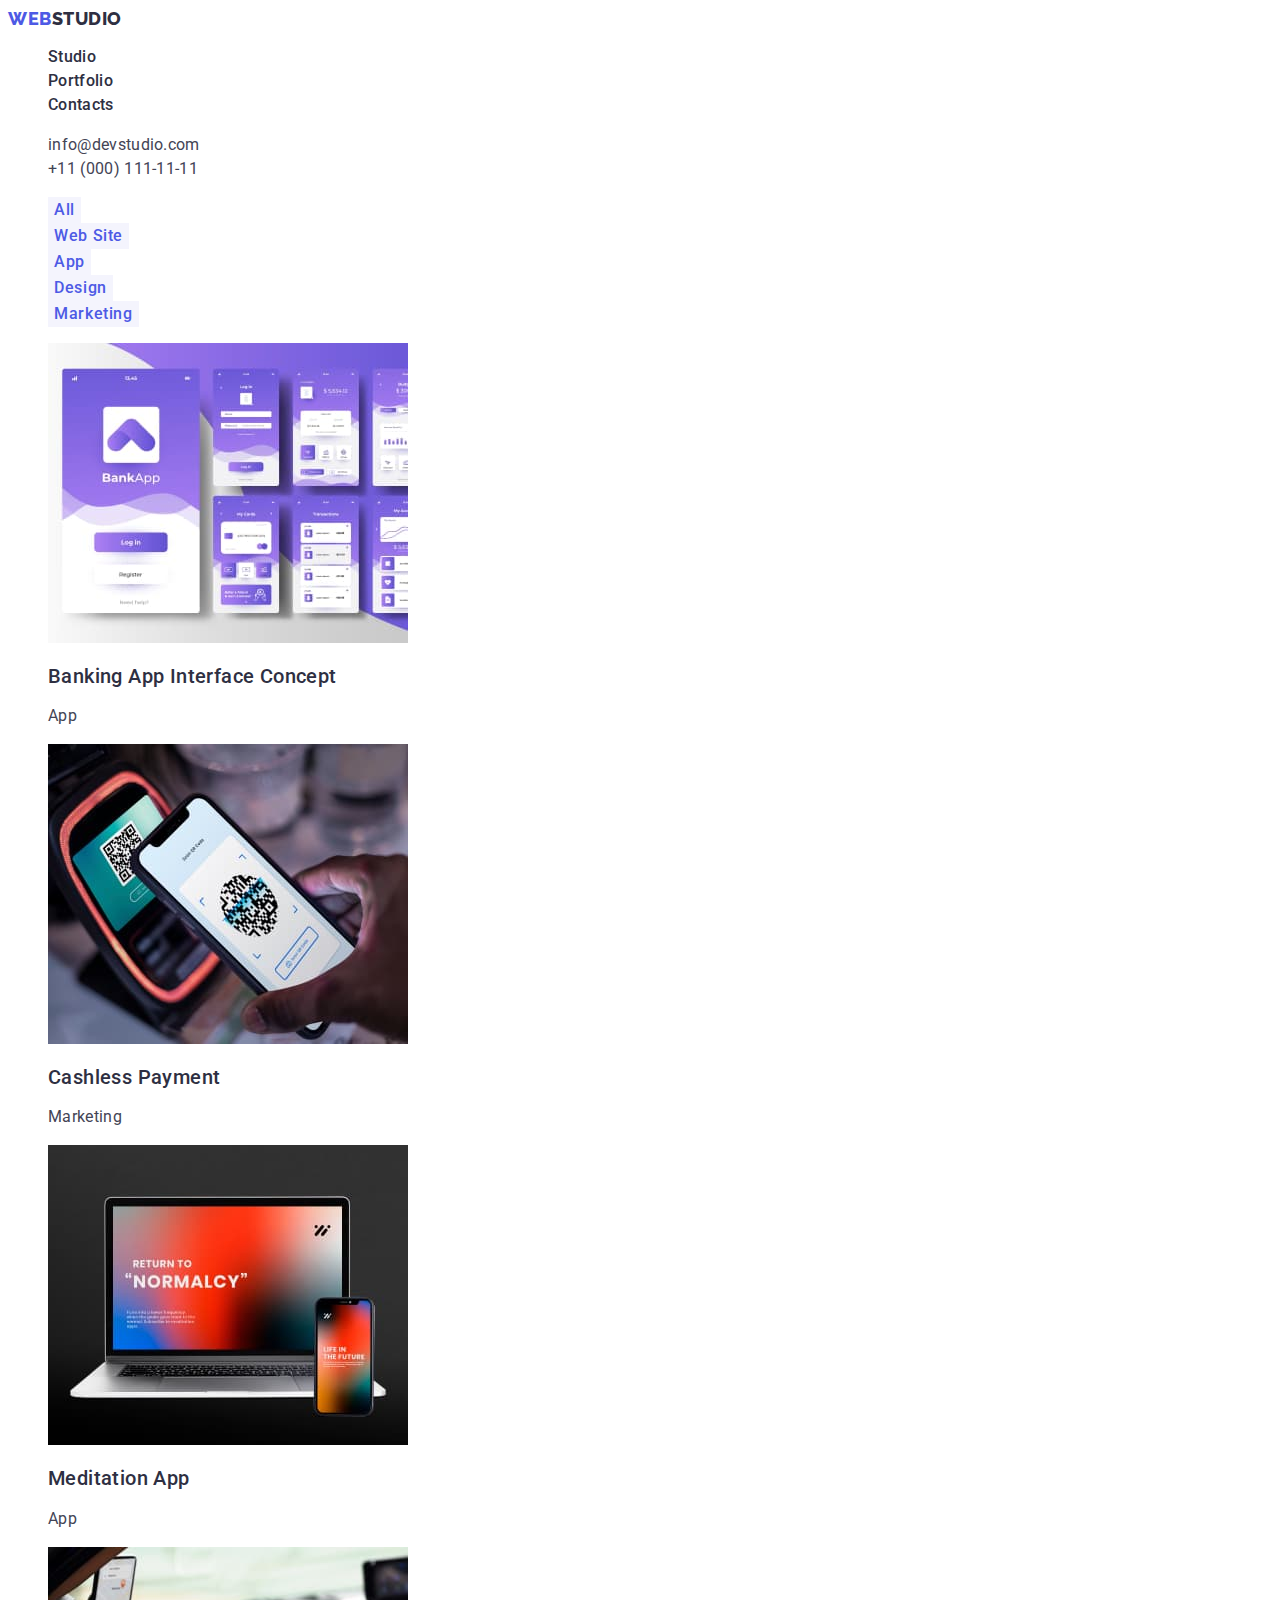
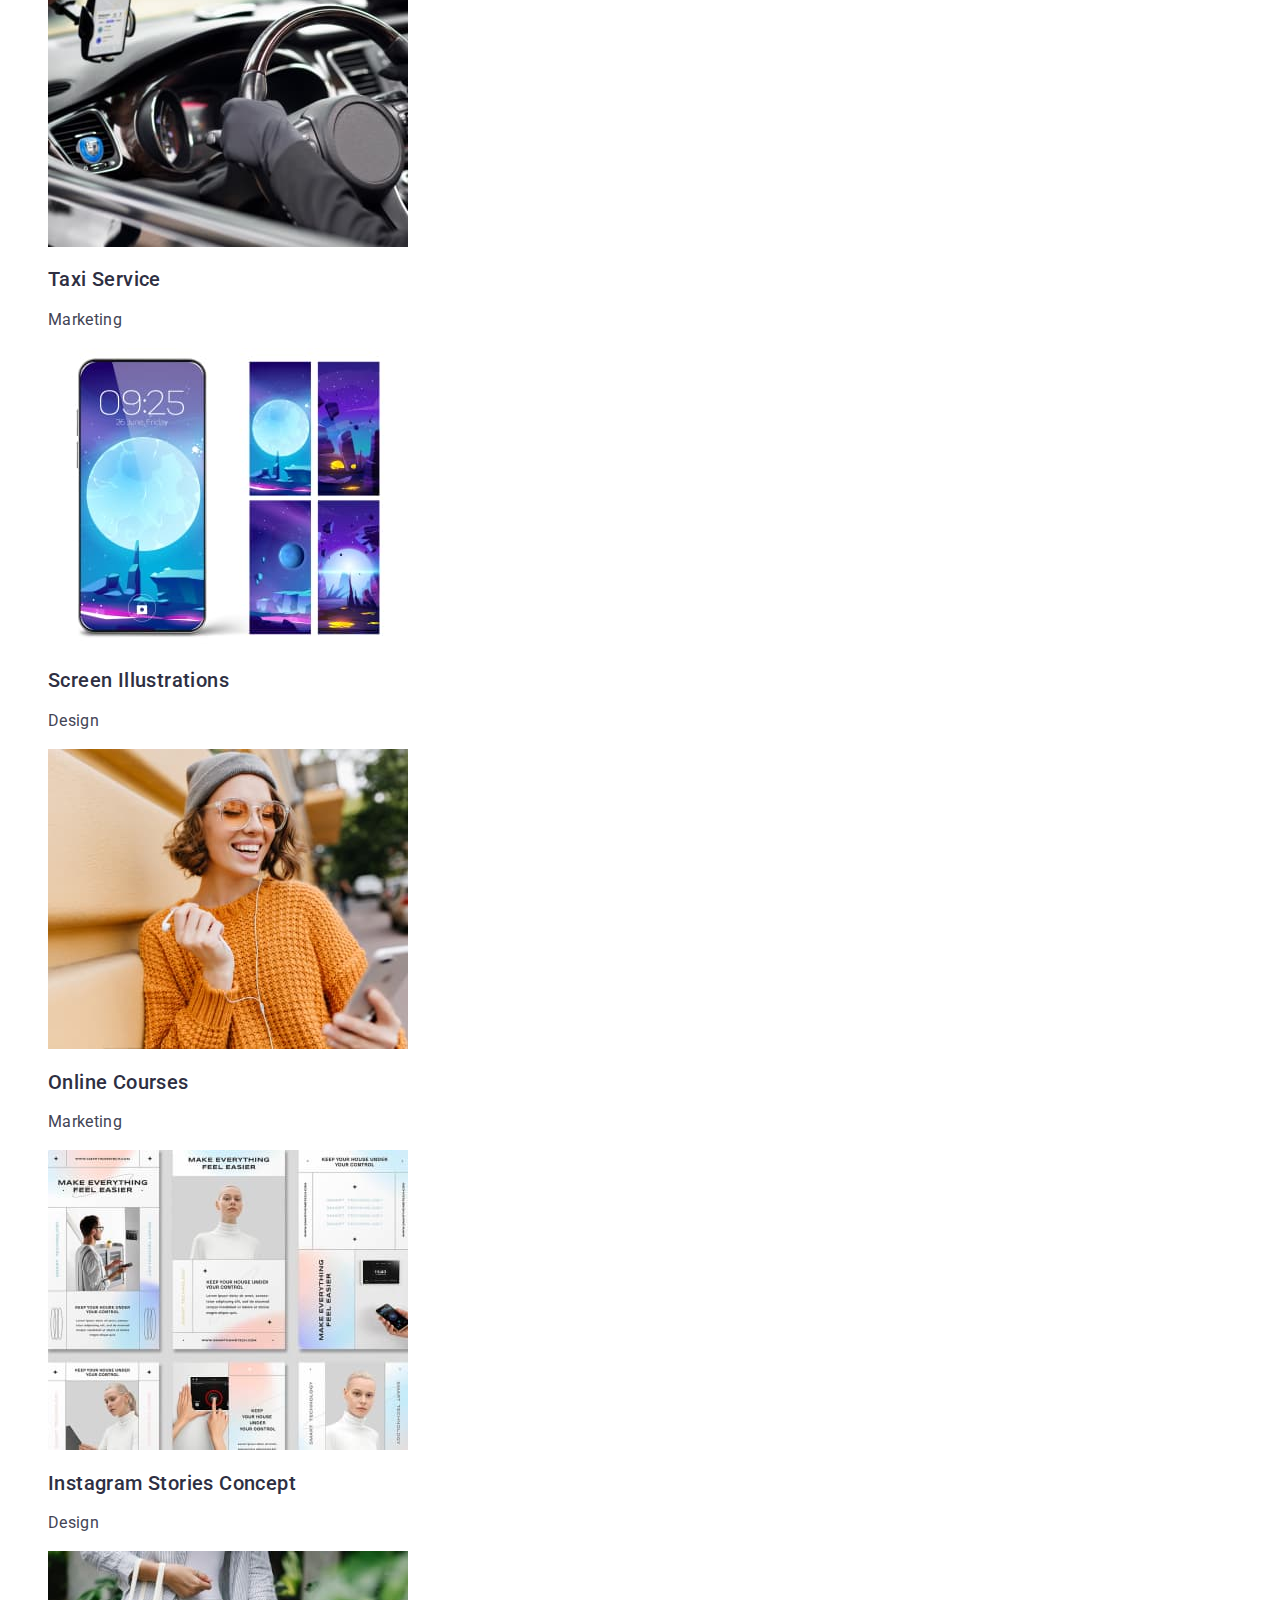
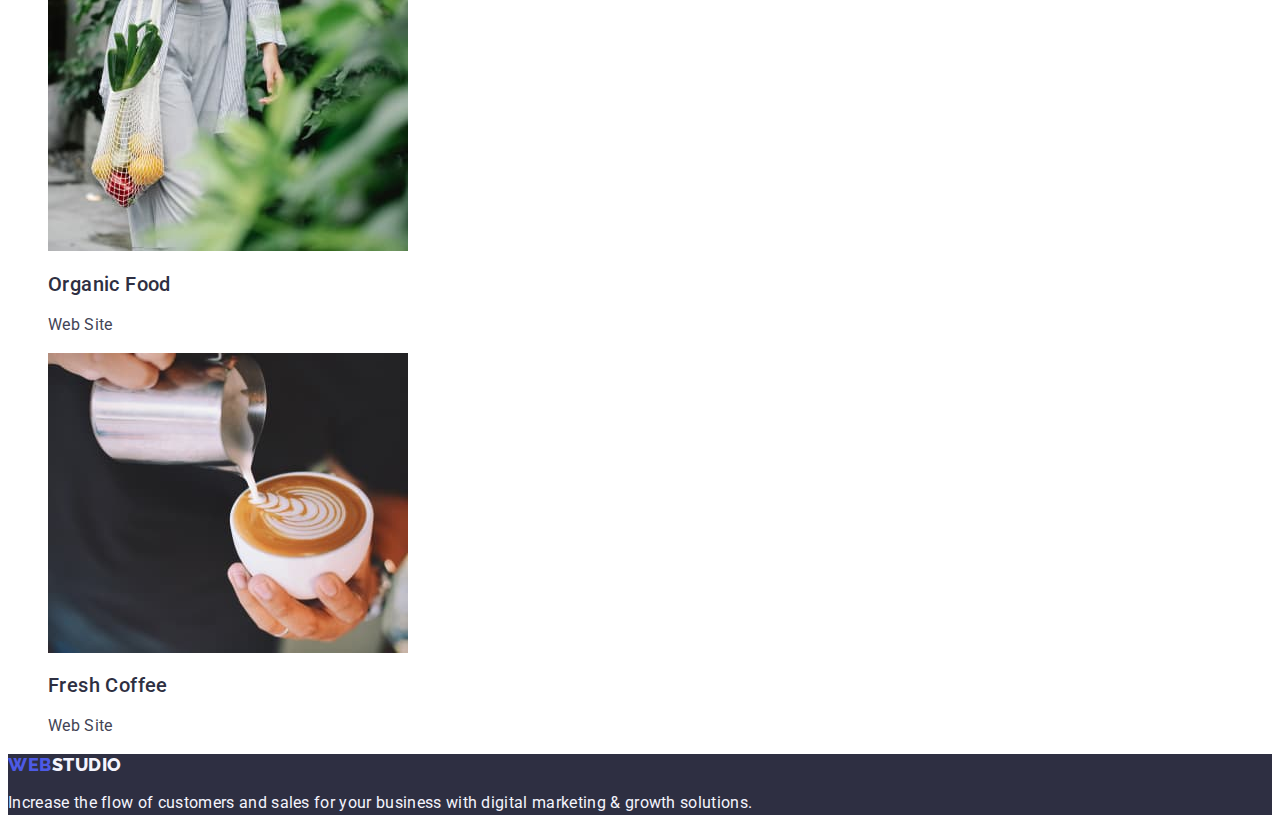
==== portfolio.html @ 6fe13c5f "Initial commit" ====
<!DOCTYPE html>
<html lang="en">
  <head>
    <meta charset="UTF-8" />
    <meta name="viewport" content="width=device-width, initial-scale=1.0" />
    <title>WEBSTUDIO</title>
    <link rel="preconnect" href="https://fonts.googleapis.com" />
    <link rel="preconnect" href="https://fonts.gstatic.com" crossorigin />
    <link
      href="https://fonts.googleapis.com/css2?family=Raleway:wght@800&family=Roboto:wght@400;500;700;900&display=swap"
      rel="stylesheet"
    />
    <link rel="stylesheet" href="./css/styles.css" />
  </head>
  <body>
    <header class="page-header">
      <nav class="page-header-nav">
        <a href="./index.html" class="page-logo link"
          >Web<span class="page-logo-colored">Studio</span></a
        >
        <ul class="page-header-list list">
          <li class="page-header-item">
            <a href="./index.html" class="page-header-link link">Studio</a>
          </li>
          <li class="page-header-item">
            <a href="./portfolio.html" class="page-header-link link"
              >Portfolio</a
            >
          </li>
          <li class="page-header-item">
            <a href="" class="page-header-link link">Contacts</a>
          </li>
        </ul>
      </nav>

      <address class="page-header-contacts">
        <ul class="page-header-contacts-list list">
          <li class="page-header-contact-item">
            <a href="mailto:info@devstudio.com" class="page-header-contact link"
              >info@devstudio.com</a
            >
          </li>
          <li class="page-header-contact-item">
            <a href="tel:+110001111111" class="page-header-contact link"
              >+11 (000) 111-11-11</a
            >
          </li>
        </ul>
      </address>
    </header>

    <main>
      <!-- PROJECTS -->
      <section class="filter">
        <!-- FILTERS -->
        <h1 hidden class="filter-title">Filter</h1>
        <ul class="filter-list list">
          <li class="filter-item">
            <button class="filter-btn" type="button">All</button>
          </li>
          <li class="filter-item">
            <button class="filter-btn" type="button">Web Site</button>
          </li>
          <li class="filter-item">
            <button class="filter-btn" type="button">App</button>
          </li>
          <li class="filter-item">
            <button class="filter-btn" type="button">Design</button>
          </li>
          <li class="filter-item">
            <button class="filter-btn" type="button">Marketing</button>
          </li>
        </ul>

        <ul class="projects-list list">
          <li class="projects-item">
            <a class="projects-link link" href=""
              ><img
                src="./images/pojects/bank-app.jpg"
                alt="Banking App"
                width="360"
                height="300"
              />
              <h2 class="projects-title">Banking App Interface Concept</h2>
              <p class="projects-tag">App</p>
            </a>
          </li>

          <li class="projects-item">
            <a class="projects-link link" href=""
              ><img
                src="./images/pojects/cashless-payment.jpg"
                alt="Cashless Payment"
                width="360"
                height="300"
              />
              <h2 class="projects-title">Cashless Payment</h2>
              <p class="projects-tag">Marketing</p>
            </a>
          </li>

          <li class="projects-item">
            <a class="projects-link link" href=""
              ><img
                src="./images/pojects/meditation-app.jpg"
                alt="Meditation App"
                width="360"
                height="300"
              />
              <h2 class="projects-title">Meditation App</h2>
              <p class="projects-tag">App</p>
            </a>
          </li>

          <li class="projects-item">
            <a class="projects-link link" href=""
              ><img
                src="./images/pojects/taxi-service.jpg"
                alt="Taxi Service"
                width="360"
                height="300"
              />
              <h2 class="projects-title">Taxi Service</h2>
              <p class="projects-tag">Marketing</p>
            </a>
          </li>

          <li class="projects-item">
            <a class="projects-link link" href=""
              ><img
                src="./images/pojects/screen-illustrator.jpg"
                alt="Screen Illustrations"
                width="360"
                height="300"
              />
              <h2 class="projects-title">Screen Illustrations</h2>
              <p class="projects-tag">Design</p>
            </a>
          </li>

          <li class="projects-item">
            <a class="projects-link link" href=""
              ><img
                src="./images/pojects/online-courses.jpg"
                alt="Online Courses"
                width="360"
                height="300"
              />
              <h2 class="projects-title">Online Courses</h2>
              <p class="projects-tag">Marketing</p>
            </a>
          </li>

          <li class="projects-item">
            <a class="projects-link link" href=""
              ><img
                src="./images/pojects/instagram-stories.jpg"
                alt="Instagram Stories Concept"
                width="360"
                height="300"
              />
              <h2 class="projects-title">Instagram Stories Concept</h2>
              <p class="projects-tag">Design</p>
            </a>
          </li>

          <li class="projects-item">
            <a class="projects-link link" href=""
              ><img
                src="./images/pojects/oganic-food.jpg"
                alt="Organic Food"
                width="360"
                height="300"
              />
              <h2 class="projects-title">Organic Food</h2>
              <p class="projects-tag">Web Site</p>
            </a>
          </li>

          <li class="projects-item">
            <a class="projects-link link" href=""
              ><img
                src="./images/pojects/fresh-coffee.jpg"
                alt="Fresh Coffee"
                width="360"
                height="300"
              />
              <h2 class="projects-title">Fresh Coffee</h2>
              <p class="projects-tag">Web Site</p>
            </a>
          </li>
        </ul>
      </section>
    </main>

    <footer class="footer">
      <a class="page-logo footer-logo link" href="./index.html"
        >Web<span class="page-logo-footer">Studio</span></a
      >
      <p class="footer-text">
        Increase the flow of customers and sales for your business with digital
        marketing &amp; growth solutions.
      </p>
    </footer>
  </body>
</html>
---- css/styles.css ----
:root {
  --iris: #4d5ae5;
  --ocean: #404bbf;
  --navyblue: #2e2f42;
  --success: #31d0aa;
  --slate: #434455;
  --subtitle-color: #8e8f99;
  --accent: #e7e9fc;
  --cloud: #f4f4fd;
  --white: #ffffff;
  --background-modal: #fcfcfc;
}

body {
  font-family: "Roboto", sans-serif;
  color: var(--slate);
  background-color: var(--white);
}

button {
  cursor: pointer;
}

.list {
  list-style: none;
}

.link {
  text-decoration: none;
  font-style: normal;
}

.link:hover,
.link:focus {
  color: var(--ocean);
}

.page-logo {
  font-family: "Raleway", sans-serif;
  font-weight: 800;
  font-size: 18px;
  line-height: 1.17;
  letter-spacing: 0.54px;
  color: var(--iris);
  text-transform: uppercase;
}

.page-logo-colored {
  color: var(--navyblue);
}

.page-header-link {
  font-size: 16px;
  font-weight: 500;
  line-height: 1.5;
  letter-spacing: 0.32px;
  color: var(--navyblue);
}

.page-header-contact {
  font-size: 16px;
  letter-spacing: 0.32px;
  line-height: 1.5;
  color: var(--state);
}

.page-header-contact:hover,
.page-header-contact:focus {
  color: var(--ocean);
}

.page-header-contacts {
  font-style: normal;
}

.hero {
  background-color: var(--navyblue);
}

.main-title {
  text-align: center;
  font-size: 56px;
  line-height: 1.07;
  letter-spacing: 1.12px;
  color: var(--white);
}

.hero-btn {
  font-family: "Roboto", sans-serif;
  font-size: 16px;
  background-color: var(--iris);
  font-weight: 500;
  line-height: 1.5;
  letter-spacing: 0.64px;
  color: var(--white);
}

.hero-btn:hover,
.hero-btn:focus {
  background: var(--ocean);
}

.section-title {
  text-align: center;
  font-size: 36px;
  line-height: 1.11;
  letter-spacing: 0.72px;
  text-transform: capitalize;
  color: var(--navyblue);
}

.benefits-title {
  font-size: 20px;
  font-weight: 500;
  line-height: 1.2;
  letter-spacing: 0.4px;
  color: var(--navyblue);
}

.benefits-text {
  font-size: 16px;
  line-height: 1.5;
  letter-spacing: 0.32px;
}

.team {
  background-color: var(--cloud);
}

.team-member {
  background-color: var(--white);
}

.team-member-name {
  font-size: 20px;
  font-weight: 500;
  line-height: 1.2;
  letter-spacing: 0.4px;
  color: var(--navyblue);
}

.team-member-position {
  font-size: 16px;
  line-height: 1.5;
  letter-spacing: 0.32px;
}

.footer {
  background-color: var(--navyblue);
}

.page-logo-footer {
  color: var(--cloud);
}

.footer-text {
  font-size: 16px;
  line-height: 1.5;
  letter-spacing: 0.32px;
  color: var(--cloud);
}

.filter-btn {
  background-color: var(--cloud);

  font-family: "Roboto", sans-serif;
  border-style: none;
  font-size: 16px;
  font-weight: 500;
  line-height: 1.5;
  letter-spacing: 0.64px;
  color: var(--iris);
}

.filter-btn:hover,
.filter-btn:focus {
  background-color: var(--ocean);
  color: var(--white);
}

.projects-title {
  font-size: 20px;
  font-weight: 500;
  line-height: 1.2;
  letter-spacing: 0.4px;
  color: var(--navyblue);
}

.projects-tag {
  font-size: 16px;
  line-height: 1.5;
  letter-spacing: 0.32px;
  color: var(--slate);
}
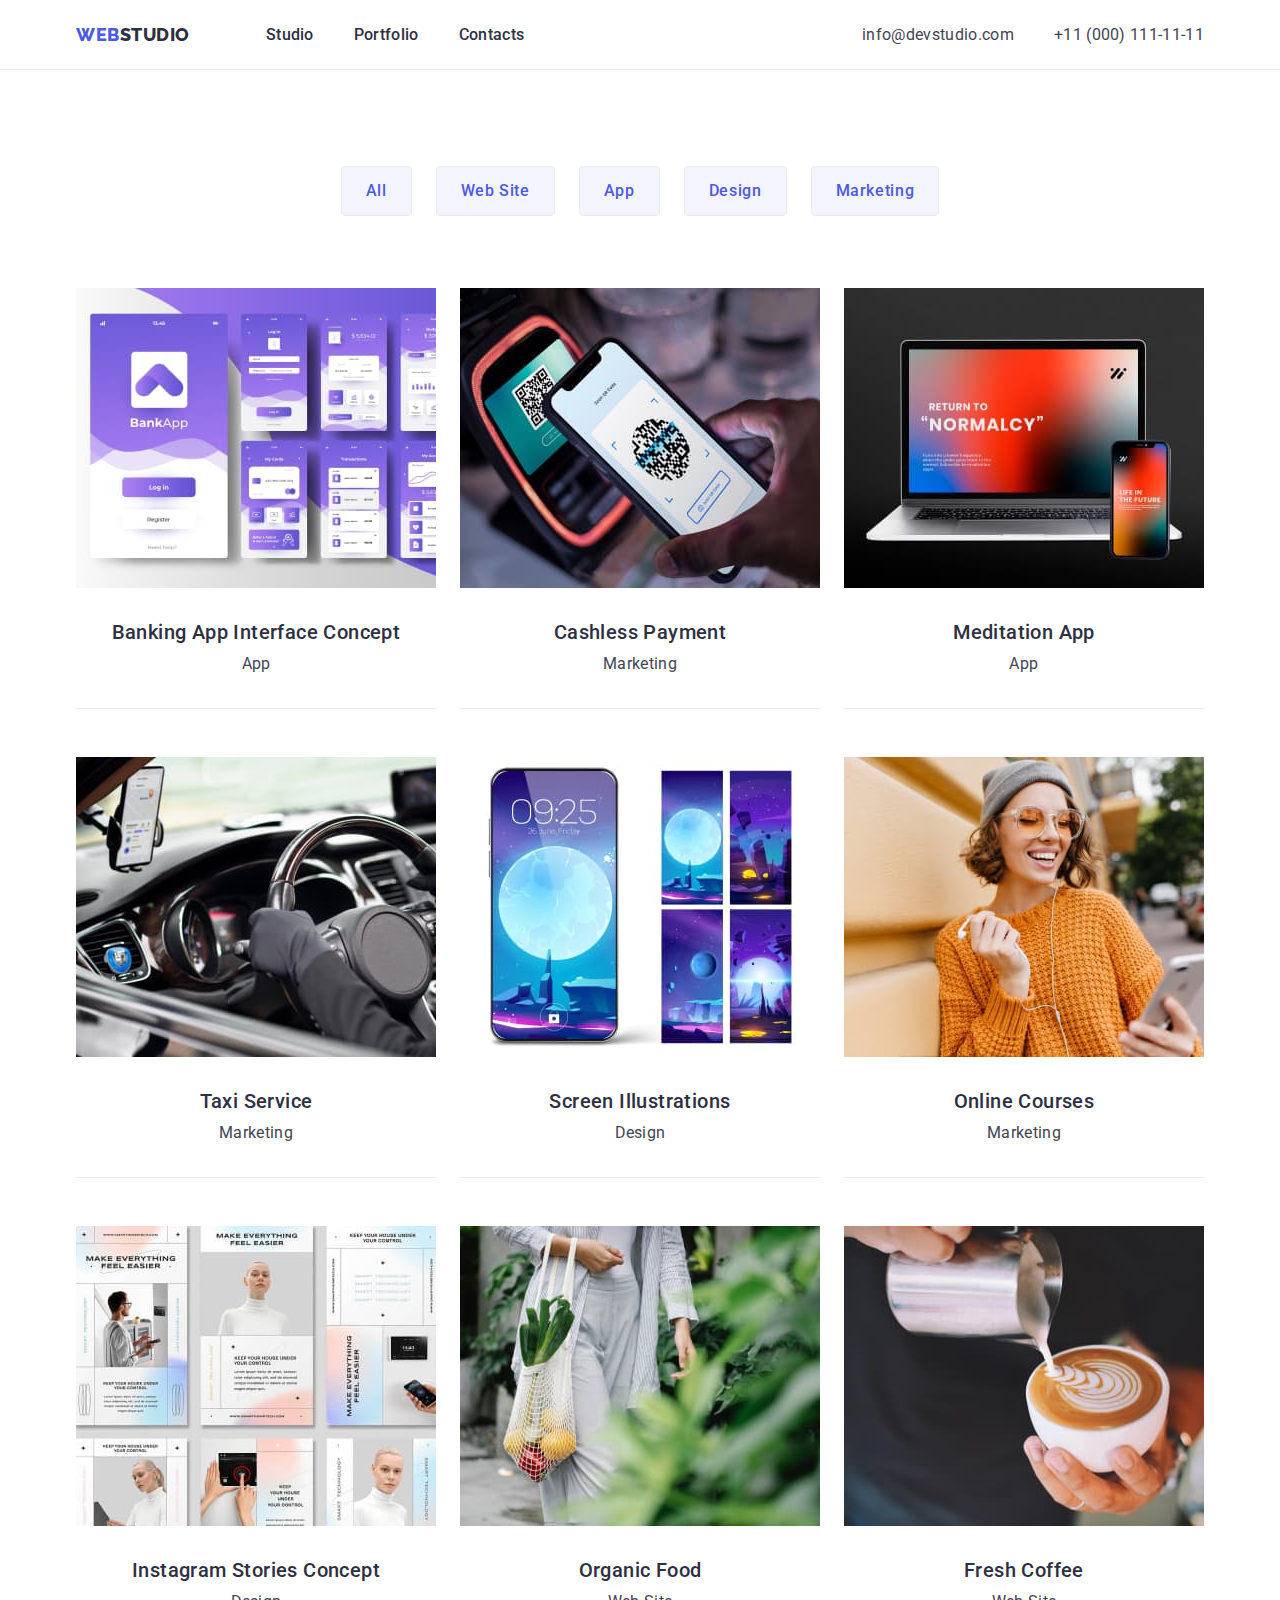
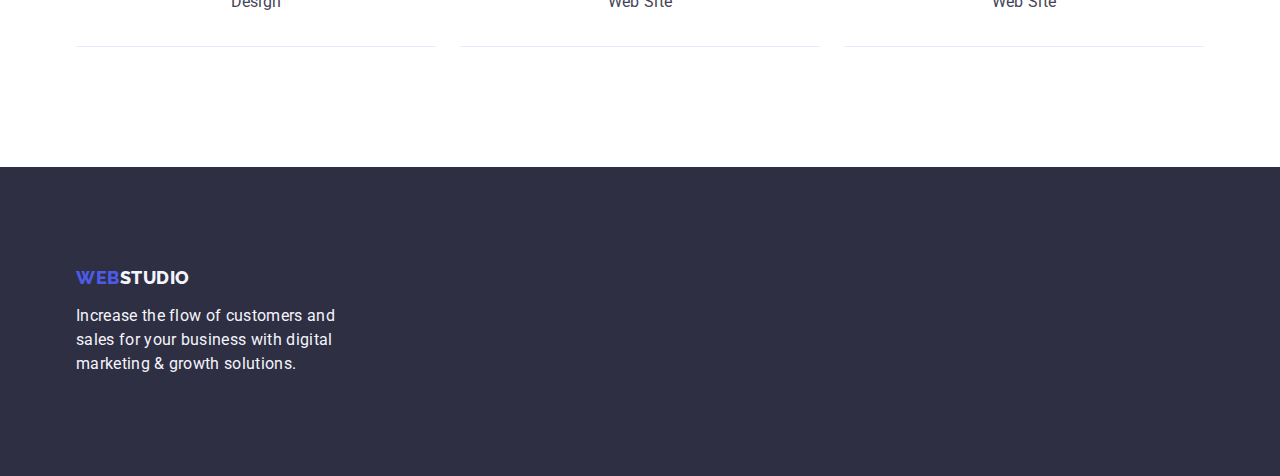
==== commit d594c099: "HW3 completed firts commit" ====
--- a/portfolio.html
+++ b/portfolio.html
@@ -10,197 +10,218 @@
       href="https://fonts.googleapis.com/css2?family=Raleway:wght@800&family=Roboto:wght@400;500;700;900&display=swap"
       rel="stylesheet"
     />
+    <link
+      rel="stylesheet"
+      href="https://cdn.jsdelivr.net/npm/modern-normalize@2.0.0/modern-normalize.min.css"
+    />
     <link rel="stylesheet" href="./css/styles.css" />
   </head>
   <body>
     <header class="page-header">
-      <nav class="page-header-nav">
-        <a href="./index.html" class="page-logo link"
-          >Web<span class="page-logo-colored">Studio</span></a
-        >
-        <ul class="page-header-list list">
-          <li class="page-header-item">
-            <a href="./index.html" class="page-header-link link">Studio</a>
-          </li>
-          <li class="page-header-item">
-            <a href="./portfolio.html" class="page-header-link link"
-              >Portfolio</a
-            >
-          </li>
-          <li class="page-header-item">
-            <a href="" class="page-header-link link">Contacts</a>
-          </li>
-        </ul>
-      </nav>
-
-      <address class="page-header-contacts">
-        <ul class="page-header-contacts-list list">
-          <li class="page-header-contact-item">
-            <a href="mailto:info@devstudio.com" class="page-header-contact link"
-              >info@devstudio.com</a
-            >
-          </li>
-          <li class="page-header-contact-item">
-            <a href="tel:+110001111111" class="page-header-contact link"
-              >+11 (000) 111-11-11</a
-            >
-          </li>
-        </ul>
-      </address>
+      <div class="container page-header-container">
+        <nav class="page-header-nav">
+          <a href="./index.html" class="page-logo page-header-logo link"
+            >Web<span class="page-logo-colored">Studio</span></a
+          >
+          <ul class="page-header-list list">
+            <li class="page-header-item">
+              <a href="./index.html" class="page-header-link link">Studio</a>
+            </li>
+            <li class="page-header-item">
+              <a href="./portfolio.html" class="page-header-link link"
+                >Portfolio</a
+              >
+            </li>
+            <li class="page-header-item">
+              <a href="" class="page-header-link link">Contacts</a>
+            </li>
+          </ul>
+        </nav>
+
+        <address class="page-header-contacts">
+          <ul class="page-header-contacts-list list">
+            <li class="page-header-contact-item">
+              <a
+                href="mailto:info@devstudio.com"
+                class="page-header-contact link"
+                >info@devstudio.com</a
+              >
+            </li>
+            <li class="page-header-contact-item">
+              <a href="tel:+110001111111" class="page-header-contact link"
+                >+11 (000) 111-11-11</a
+              >
+            </li>
+          </ul>
+        </address>
+      </div>
     </header>
 
     <main>
       <!-- PROJECTS -->
       <section class="filter">
-        <!-- FILTERS -->
-        <h1 hidden class="filter-title">Filter</h1>
-        <ul class="filter-list list">
-          <li class="filter-item">
-            <button class="filter-btn" type="button">All</button>
-          </li>
-          <li class="filter-item">
-            <button class="filter-btn" type="button">Web Site</button>
-          </li>
-          <li class="filter-item">
-            <button class="filter-btn" type="button">App</button>
-          </li>
-          <li class="filter-item">
-            <button class="filter-btn" type="button">Design</button>
-          </li>
-          <li class="filter-item">
-            <button class="filter-btn" type="button">Marketing</button>
-          </li>
-        </ul>
-
-        <ul class="projects-list list">
-          <li class="projects-item">
-            <a class="projects-link link" href=""
-              ><img
-                src="./images/pojects/bank-app.jpg"
-                alt="Banking App"
-                width="360"
-                height="300"
-              />
-              <h2 class="projects-title">Banking App Interface Concept</h2>
-              <p class="projects-tag">App</p>
-            </a>
-          </li>
-
-          <li class="projects-item">
-            <a class="projects-link link" href=""
-              ><img
-                src="./images/pojects/cashless-payment.jpg"
-                alt="Cashless Payment"
-                width="360"
-                height="300"
-              />
-              <h2 class="projects-title">Cashless Payment</h2>
-              <p class="projects-tag">Marketing</p>
-            </a>
-          </li>
-
-          <li class="projects-item">
-            <a class="projects-link link" href=""
-              ><img
-                src="./images/pojects/meditation-app.jpg"
-                alt="Meditation App"
-                width="360"
-                height="300"
-              />
-              <h2 class="projects-title">Meditation App</h2>
-              <p class="projects-tag">App</p>
-            </a>
-          </li>
-
-          <li class="projects-item">
-            <a class="projects-link link" href=""
-              ><img
-                src="./images/pojects/taxi-service.jpg"
-                alt="Taxi Service"
-                width="360"
-                height="300"
-              />
-              <h2 class="projects-title">Taxi Service</h2>
-              <p class="projects-tag">Marketing</p>
-            </a>
-          </li>
-
-          <li class="projects-item">
-            <a class="projects-link link" href=""
-              ><img
-                src="./images/pojects/screen-illustrator.jpg"
-                alt="Screen Illustrations"
-                width="360"
-                height="300"
-              />
-              <h2 class="projects-title">Screen Illustrations</h2>
-              <p class="projects-tag">Design</p>
-            </a>
-          </li>
-
-          <li class="projects-item">
-            <a class="projects-link link" href=""
-              ><img
-                src="./images/pojects/online-courses.jpg"
-                alt="Online Courses"
-                width="360"
-                height="300"
-              />
-              <h2 class="projects-title">Online Courses</h2>
-              <p class="projects-tag">Marketing</p>
-            </a>
-          </li>
-
-          <li class="projects-item">
-            <a class="projects-link link" href=""
-              ><img
-                src="./images/pojects/instagram-stories.jpg"
-                alt="Instagram Stories Concept"
-                width="360"
-                height="300"
-              />
-              <h2 class="projects-title">Instagram Stories Concept</h2>
-              <p class="projects-tag">Design</p>
-            </a>
-          </li>
-
-          <li class="projects-item">
-            <a class="projects-link link" href=""
-              ><img
-                src="./images/pojects/oganic-food.jpg"
-                alt="Organic Food"
-                width="360"
-                height="300"
-              />
-              <h2 class="projects-title">Organic Food</h2>
-              <p class="projects-tag">Web Site</p>
-            </a>
-          </li>
-
-          <li class="projects-item">
-            <a class="projects-link link" href=""
-              ><img
-                src="./images/pojects/fresh-coffee.jpg"
-                alt="Fresh Coffee"
-                width="360"
-                height="300"
-              />
-              <h2 class="projects-title">Fresh Coffee</h2>
-              <p class="projects-tag">Web Site</p>
-            </a>
-          </li>
-        </ul>
+        <div class="container">
+          <!-- FILTERS -->
+          <h1 class="filter-title visually-hidden">Filter</h1>
+          <ul class="filter-list list">
+            <li class="filter-item">
+              <button class="filter-btn" type="button">All</button>
+            </li>
+            <li class="filter-item">
+              <button class="filter-btn" type="button">Web Site</button>
+            </li>
+            <li class="filter-item">
+              <button class="filter-btn" type="button">App</button>
+            </li>
+            <li class="filter-item">
+              <button class="filter-btn" type="button">Design</button>
+            </li>
+            <li class="filter-item">
+              <button class="filter-btn" type="button">Marketing</button>
+            </li>
+          </ul>
+
+          <ul class="projects-list list">
+            <li class="projects-item">
+              <a class="projects-link link" href=""
+                ><img
+                  class="projects-item-img"
+                  src="./images/pojects/bank-app.jpg"
+                  alt="Banking App"
+                  width="360"
+                  height="300"
+                />
+                <h2 class="projects-title">Banking App Interface Concept</h2>
+                <p class="projects-tag">App</p>
+              </a>
+            </li>
+
+            <li class="projects-item">
+              <a class="projects-link link" href=""
+                ><img
+                  class="projects-item-img"
+                  src="./images/pojects/cashless-payment.jpg"
+                  alt="Cashless Payment"
+                  width="360"
+                  height="300"
+                />
+                <h2 class="projects-title">Cashless Payment</h2>
+                <p class="projects-tag">Marketing</p>
+              </a>
+            </li>
+
+            <li class="projects-item">
+              <a class="projects-link link" href=""
+                ><img
+                  class="projects-item-img"
+                  src="./images/pojects/meditation-app.jpg"
+                  alt="Meditation App"
+                  width="360"
+                  height="300"
+                />
+                <h2 class="projects-title">Meditation App</h2>
+                <p class="projects-tag">App</p>
+              </a>
+            </li>
+
+            <li class="projects-item">
+              <a class="projects-link link" href=""
+                ><img
+                  class="projects-item-img"
+                  src="./images/pojects/taxi-service.jpg"
+                  alt="Taxi Service"
+                  width="360"
+                  height="300"
+                />
+                <h2 class="projects-title">Taxi Service</h2>
+                <p class="projects-tag">Marketing</p>
+              </a>
+            </li>
+
+            <li class="projects-item">
+              <a class="projects-link link" href=""
+                ><img
+                  class="projects-item-img"
+                  src="./images/pojects/screen-illustrator.jpg"
+                  alt="Screen Illustrations"
+                  width="360"
+                  height="300"
+                />
+                <h2 class="projects-title">Screen Illustrations</h2>
+                <p class="projects-tag">Design</p>
+              </a>
+            </li>
+
+            <li class="projects-item">
+              <a class="projects-link link" href=""
+                ><img
+                  class="projects-item-img"
+                  src="./images/pojects/online-courses.jpg"
+                  alt="Online Courses"
+                  width="360"
+                  height="300"
+                />
+                <h2 class="projects-title">Online Courses</h2>
+                <p class="projects-tag">Marketing</p>
+              </a>
+            </li>
+
+            <li class="projects-item">
+              <a class="projects-link link" href=""
+                ><img
+                  class="projects-item-img"
+                  src="./images/pojects/instagram-stories.jpg"
+                  alt="Instagram Stories Concept"
+                  width="360"
+                  height="300"
+                />
+                <h2 class="projects-title">Instagram Stories Concept</h2>
+                <p class="projects-tag">Design</p>
+              </a>
+            </li>
+
+            <li class="projects-item">
+              <a class="projects-link link" href=""
+                ><img
+                  class="projects-item-img"
+                  src="./images/pojects/oganic-food.jpg"
+                  alt="Organic Food"
+                  width="360"
+                  height="300"
+                />
+                <h2 class="projects-title">Organic Food</h2>
+                <p class="projects-tag">Web Site</p>
+              </a>
+            </li>
+
+            <li class="projects-item">
+              <a class="projects-link link" href=""
+                ><img
+                  class="projects-item-img"
+                  src="./images/pojects/fresh-coffee.jpg"
+                  alt="Fresh Coffee"
+                  width="360"
+                  height="300"
+                />
+                <h2 class="projects-title">Fresh Coffee</h2>
+                <p class="projects-tag">Web Site</p>
+              </a>
+            </li>
+          </ul>
+        </div>
       </section>
     </main>
 
     <footer class="footer">
-      <a class="page-logo footer-logo link" href="./index.html"
-        >Web<span class="page-logo-footer">Studio</span></a
-      >
-      <p class="footer-text">
-        Increase the flow of customers and sales for your business with digital
-        marketing &amp; growth solutions.
-      </p>
+      <div class="container">
+        <a class="page-logo footer-logo link" href="./index.html"
+          >Web<span class="page-logo-footer">Studio</span></a
+        >
+        <p class="footer-text">
+          Increase the flow of customers and sales for your business with
+          digital marketing &amp; growth solutions.
+        </p>
+      </div>
     </footer>
   </body>
 </html>
--- a/css/styles.css
+++ b/css/styles.css
@@ -11,28 +11,86 @@
   --background-modal: #fcfcfc;
 }
 
+.list {
+  list-style: none;
+}
+
+.link {
+  text-decoration: none;
+  font-style: normal;
+}
+
+.link:hover,
+.link:focus {
+  color: var(--ocean);
+}
+
 body {
   font-family: "Roboto", sans-serif;
   color: var(--slate);
   background-color: var(--white);
 }
 
+h1,
+h2,
+h3,
+h4,
+h5,
+h5,
+p {
+  margin-top: 0;
+  margin-bottom: 0;
+}
+
+ul,
+ol {
+  padding-left: 0;
+  margin-top: 0;
+  margin-bottom: 0;
+}
+
+img {
+  display: block;
+  min-width: 100%;
+  height: auto;
+}
+
 button {
   cursor: pointer;
 }
 
-.list {
-  list-style: none;
-}
-
-.link {
-  text-decoration: none;
-  font-style: normal;
-}
-
-.link:hover,
-.link:focus {
-  color: var(--ocean);
+.container {
+  width: 1158px;
+  padding-left: 15px;
+  padding-right: 15px;
+  margin-left: auto;
+  margin-right: auto;
+}
+
+.section {
+  padding-top: 60px;
+  padding-bottom: 60px;
+}
+
+/* ============== PAGE HEADER ============== */
+
+.page-header {
+  border-bottom: 1px solid var(--accent, #e7e9fc);
+}
+
+header a {
+  padding-top: 24px;
+  padding-bottom: 24px;
+}
+
+.page-header-container {
+  display: flex;
+  justify-content: space-between;
+}
+
+.page-header-nav {
+  display: flex;
+  align-items: center;
 }
 
 .page-logo {
@@ -40,7 +98,7 @@
   font-weight: 800;
   font-size: 18px;
   line-height: 1.17;
-  letter-spacing: 0.54px;
+  letter-spacing: 0.03em;
   color: var(--iris);
   text-transform: uppercase;
 }
@@ -49,17 +107,35 @@
   color: var(--navyblue);
 }
 
+.page-header-logo {
+  margin-right: 76px;
+}
+
+.page-header-list {
+  display: flex;
+}
+
+.page-header-item:not(:last-child),
+.page-header-contact-item:not(:last-child) {
+  margin-right: 40px;
+}
+
 .page-header-link {
   font-size: 16px;
   font-weight: 500;
   line-height: 1.5;
-  letter-spacing: 0.32px;
-  color: var(--navyblue);
+  letter-spacing: 0.02em;
+  color: var(--navyblue);
+}
+
+.page-header-contacts-list {
+  display: flex;
+  align-items: center;
 }
 
 .page-header-contact {
   font-size: 16px;
-  letter-spacing: 0.32px;
+  letter-spacing: 0.02em;
   line-height: 1.5;
   color: var(--state);
 }
@@ -71,28 +147,42 @@
 
 .page-header-contacts {
   font-style: normal;
-}
+  display: flex;
+  align-items: center;
+}
+
+/* ============== /PAGE HEADER ============== */
+
+/* ============== STUDIO MAIN ============== */
 
 .hero {
+  padding-top: 188px;
+  padding-bottom: 188px;
   background-color: var(--navyblue);
 }
 
 .main-title {
+  margin-bottom: 48px;
   text-align: center;
   font-size: 56px;
   line-height: 1.07;
-  letter-spacing: 1.12px;
+  letter-spacing: 0.02em;
   color: var(--white);
 }
 
 .hero-btn {
-  font-family: "Roboto", sans-serif;
+  display: flex;
+  margin-left: auto;
+  margin-right: auto;
+  padding: 16px 32px;
   font-size: 16px;
   background-color: var(--iris);
   font-weight: 500;
   line-height: 1.5;
-  letter-spacing: 0.64px;
+  letter-spacing: 0.04em;
   color: var(--white);
+  border-radius: 4px;
+  box-shadow: 0px 4px 4px 0px rgba(0, 0, 0, 0.15);
 }
 
 .hero-btn:hover,
@@ -101,48 +191,106 @@
 }
 
 .section-title {
+  margin-bottom: 72px;
   text-align: center;
   font-size: 36px;
   line-height: 1.11;
-  letter-spacing: 0.72px;
+  letter-spacing: 0.02em;
   text-transform: capitalize;
   color: var(--navyblue);
 }
 
+.benefits {
+  padding-top: 120px;
+}
+
+.benefits-list {
+  display: flex;
+}
+
+.benefits-item {
+  width: calc((100% - 48px) / 4);
+}
+
+.benefits-item:not(:last-child) {
+  margin-right: 24px;
+}
+
 .benefits-title {
+  margin-bottom: 8px;
   font-size: 20px;
   font-weight: 500;
   line-height: 1.2;
-  letter-spacing: 0.4px;
+  letter-spacing: 0.02em;
   color: var(--navyblue);
 }
 
 .benefits-text {
   font-size: 16px;
   line-height: 1.5;
-  letter-spacing: 0.32px;
+  letter-spacing: 0.02em;
+}
+
+.products {
+  padding-bottom: 120px;
+}
+
+.products-list {
+  display: flex;
+}
+
+.products-item {
+  width: calc((100% - 48px) / 3);
+}
+
+.products-item:not(:last-child) {
+  margin-right: 24px;
 }
 
 .team {
+  padding-top: 120px;
   background-color: var(--cloud);
 }
 
+.team-list {
+  display: flex;
+}
+
 .team-member {
+  display: flex;
+  flex-direction: column;
+  align-items: center;
+  width: calc((100% - 72px) / 4);
+
+  border-radius: 0px 0px 4px 4px;
+  box-shadow: 0px 2px 1px 0px rgba(46, 47, 66, 0.08),
+    0px 1px 1px 0px rgba(46, 47, 66, 0.16),
+    0px 1px 6px 0px rgba(46, 47, 66, 0.08);
   background-color: var(--white);
 }
 
+.team-member:not(:last-child) {
+  margin-right: 24px;
+}
+
+.team-member-img {
+  padding-bottom: 32px;
+}
+
 .team-member-name {
+  padding-bottom: 8px;
   font-size: 20px;
   font-weight: 500;
   line-height: 1.2;
-  letter-spacing: 0.4px;
+  letter-spacing: 0.02em;
   color: var(--navyblue);
 }
 
 .team-member-position {
-  font-size: 16px;
-  line-height: 1.5;
-  letter-spacing: 0.32px;
+  padding-bottom: 32px;
+  font-size: 16px;
+  line-height: 1.5;
+  letter-spacing: 0.02em;
 }
 
 .footer {
@@ -153,23 +301,51 @@
   color: var(--cloud);
 }
 
-.footer-text {
-  font-size: 16px;
-  line-height: 1.5;
-  letter-spacing: 0.32px;
-  color: var(--cloud);
+/* ============== /STUDIO MAIN============== */
+
+/* ============== PORTFOLIO MAIN ============== */
+
+.visually-hidden {
+  position: absolute;
+  width: 1px;
+  height: 1px;
+  margin: -1px;
+  border: 0;
+  padding: 0;
+  white-space: nowrap;
+  clip-path: inset(100%);
+  clip: rect(0 0 0 0);
+  overflow: hidden;
+}
+
+.filter-list {
+  display: flex;
+  justify-content: center;
+  margin-top: 96px;
+  margin-bottom: 72px;
+}
+
+.filter-item:not(:last-child) {
+  margin-right: 24px;
 }
 
 .filter-btn {
-  background-color: var(--cloud);
+  display: flex;
+  justify-content: center;
+  align-items: center;
+  padding: 12px 24px;
 
   font-family: "Roboto", sans-serif;
   border-style: none;
   font-size: 16px;
   font-weight: 500;
   line-height: 1.5;
-  letter-spacing: 0.64px;
+  letter-spacing: 0.04em;
   color: var(--iris);
+
+  border-radius: 4px;
+  border: 1px solid var(--accent, #e7e9fc);
+  background-color: var(--cloud, #f4f4fd);
 }
 
 .filter-btn:hover,
@@ -178,17 +354,75 @@
   color: var(--white);
 }
 
+.projects-list {
+  display: flex;
+  flex-wrap: wrap;
+  margin-bottom: 120px;
+}
+
+.projects-item {
+  width: calc((100% - 48px) / 3);
+
+  border-bottom: 1px solid var(--accent, #e7e9fc);
+}
+
+.projects-item:not(:nth-child(3n)) {
+  margin-right: 24px;
+}
+
+.projects-item:not(:nth-last-child(-n + 3)) {
+  margin-bottom: 48px;
+}
+
+.projects-link {
+  display: flex;
+  flex-direction: column;
+  align-items: center;
+}
+
+.projects-item-img {
+  margin-bottom: 32px;
+}
+
 .projects-title {
+  margin-bottom: 8px;
   font-size: 20px;
   font-weight: 500;
   line-height: 1.2;
-  letter-spacing: 0.4px;
+  letter-spacing: 0.02em;
   color: var(--navyblue);
 }
 
 .projects-tag {
-  font-size: 16px;
-  line-height: 1.5;
-  letter-spacing: 0.32px;
+  margin-bottom: 32px;
+  font-size: 16px;
+  line-height: 1.5;
+  letter-spacing: 0.02em;
   color: var(--slate);
 }
+
+/* ============== /PORTFOLIO MAIN ============== */
+
+/* ============== FOOTER ============== */
+
+.footer {
+  padding-top: 100px;
+  padding-bottom: 100px;
+
+  display: flex;
+}
+
+.footer-logo {
+  display: inline-block;
+  margin-bottom: 16px;
+}
+
+.footer-text {
+  width: 264px;
+  font-size: 16px;
+  line-height: 1.5;
+  letter-spacing: 0.02em;
+  color: var(--cloud);
+}
+
+/* ============== /FOOTER ============== */
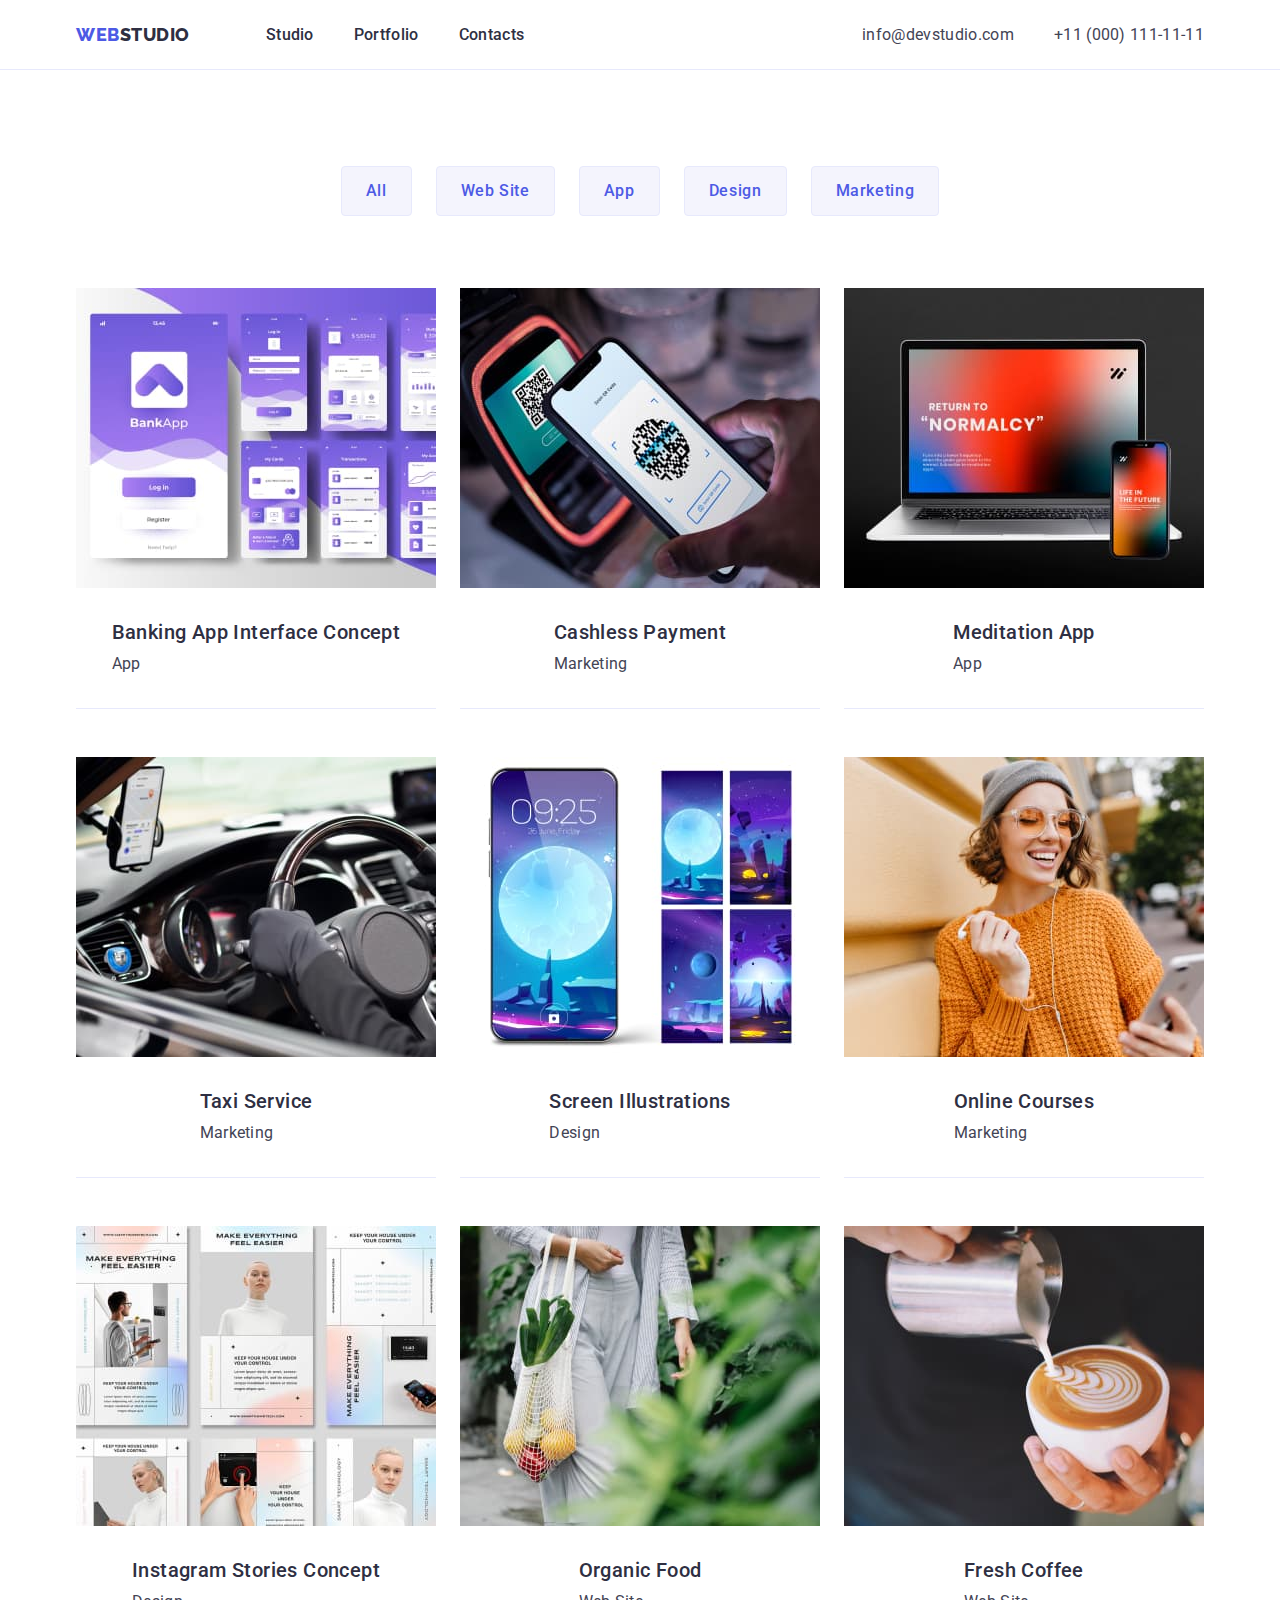
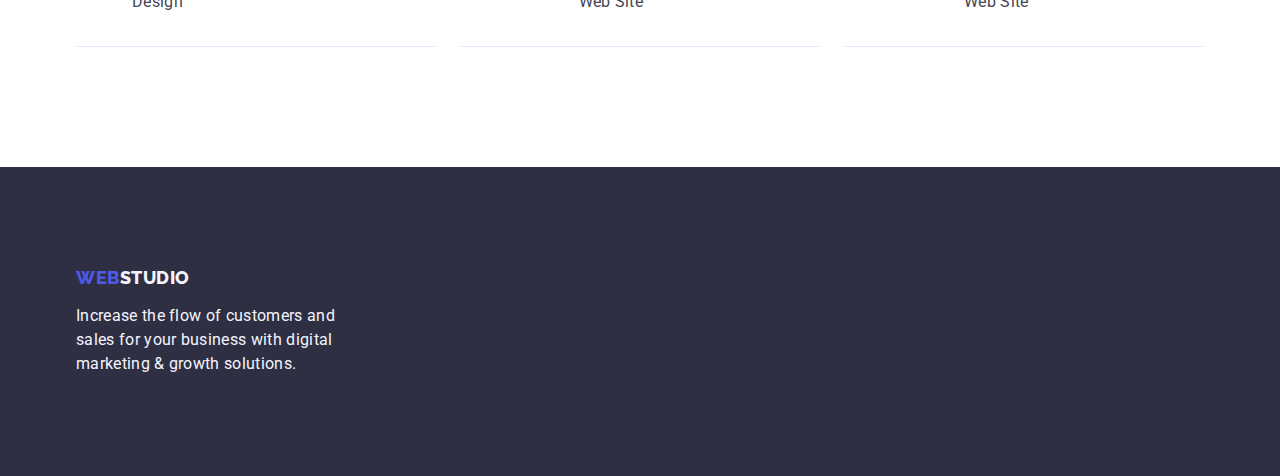
==== commit 18ae34c0: "Corections implemented fot Prtfolio page and its styles" ====
--- a/portfolio.html
+++ b/portfolio.html
@@ -91,8 +91,10 @@
                   width="360"
                   height="300"
                 />
-                <h2 class="projects-title">Banking App Interface Concept</h2>
-                <p class="projects-tag">App</p>
+                <div class="projects-link-data">
+                  <h2 class="projects-title">Banking App Interface Concept</h2>
+                  <p class="projects-tag">App</p>
+                </div>
               </a>
             </li>
 
@@ -105,8 +107,10 @@
                   width="360"
                   height="300"
                 />
-                <h2 class="projects-title">Cashless Payment</h2>
-                <p class="projects-tag">Marketing</p>
+                <div class="projects-link-data">
+                  <h2 class="projects-title">Cashless Payment</h2>
+                  <p class="projects-tag">Marketing</p>
+                </div>
               </a>
             </li>
 
@@ -119,8 +123,10 @@
                   width="360"
                   height="300"
                 />
-                <h2 class="projects-title">Meditation App</h2>
-                <p class="projects-tag">App</p>
+                <div class="projects-link-data">
+                  <h2 class="projects-title">Meditation App</h2>
+                  <p class="projects-tag">App</p>
+                </div>
               </a>
             </li>
 
@@ -133,8 +139,10 @@
                   width="360"
                   height="300"
                 />
-                <h2 class="projects-title">Taxi Service</h2>
-                <p class="projects-tag">Marketing</p>
+                <div class="projects-link-data">
+                  <h2 class="projects-title">Taxi Service</h2>
+                  <p class="projects-tag">Marketing</p>
+                </div>
               </a>
             </li>
 
@@ -147,8 +155,10 @@
                   width="360"
                   height="300"
                 />
-                <h2 class="projects-title">Screen Illustrations</h2>
-                <p class="projects-tag">Design</p>
+                <div class="projects-link-data">
+                  <h2 class="projects-title">Screen Illustrations</h2>
+                  <p class="projects-tag">Design</p>
+                </div>
               </a>
             </li>
 
@@ -161,8 +171,10 @@
                   width="360"
                   height="300"
                 />
-                <h2 class="projects-title">Online Courses</h2>
-                <p class="projects-tag">Marketing</p>
+                <div class="projects-link-data">
+                  <h2 class="projects-title">Online Courses</h2>
+                  <p class="projects-tag">Marketing</p>
+                </div>
               </a>
             </li>
 
@@ -175,8 +187,10 @@
                   width="360"
                   height="300"
                 />
-                <h2 class="projects-title">Instagram Stories Concept</h2>
-                <p class="projects-tag">Design</p>
+                <div class="projects-link-data">
+                  <h2 class="projects-title">Instagram Stories Concept</h2>
+                  <p class="projects-tag">Design</p>
+                </div>
               </a>
             </li>
 
@@ -189,8 +203,10 @@
                   width="360"
                   height="300"
                 />
-                <h2 class="projects-title">Organic Food</h2>
-                <p class="projects-tag">Web Site</p>
+                <div class="projects-link-data">
+                  <h2 class="projects-title">Organic Food</h2>
+                  <p class="projects-tag">Web Site</p>
+                </div>
               </a>
             </li>
 
@@ -203,8 +219,10 @@
                   width="360"
                   height="300"
                 />
-                <h2 class="projects-title">Fresh Coffee</h2>
-                <p class="projects-tag">Web Site</p>
+                <div class="projects-link-data">
+                  <h2 class="projects-title">Fresh Coffee</h2>
+                  <p class="projects-tag">Web Site</p>
+                </div>
               </a>
             </li>
           </ul>
--- a/css/styles.css
+++ b/css/styles.css
@@ -68,242 +68,8 @@
 }
 
 .section {
-  padding-top: 60px;
-  padding-bottom: 60px;
-}
-
-/* ============== PAGE HEADER ============== */
-
-.page-header {
-  border-bottom: 1px solid var(--accent, #e7e9fc);
-}
-
-header a {
-  padding-top: 24px;
-  padding-bottom: 24px;
-}
-
-.page-header-container {
-  display: flex;
-  justify-content: space-between;
-}
-
-.page-header-nav {
-  display: flex;
-  align-items: center;
-}
-
-.page-logo {
-  font-family: "Raleway", sans-serif;
-  font-weight: 800;
-  font-size: 18px;
-  line-height: 1.17;
-  letter-spacing: 0.03em;
-  color: var(--iris);
-  text-transform: uppercase;
-}
-
-.page-logo-colored {
-  color: var(--navyblue);
-}
-
-.page-header-logo {
-  margin-right: 76px;
-}
-
-.page-header-list {
-  display: flex;
-}
-
-.page-header-item:not(:last-child),
-.page-header-contact-item:not(:last-child) {
-  margin-right: 40px;
-}
-
-.page-header-link {
-  font-size: 16px;
-  font-weight: 500;
-  line-height: 1.5;
-  letter-spacing: 0.02em;
-  color: var(--navyblue);
-}
-
-.page-header-contacts-list {
-  display: flex;
-  align-items: center;
-}
-
-.page-header-contact {
-  font-size: 16px;
-  letter-spacing: 0.02em;
-  line-height: 1.5;
-  color: var(--state);
-}
-
-.page-header-contact:hover,
-.page-header-contact:focus {
-  color: var(--ocean);
-}
-
-.page-header-contacts {
-  font-style: normal;
-  display: flex;
-  align-items: center;
-}
-
-/* ============== /PAGE HEADER ============== */
-
-/* ============== STUDIO MAIN ============== */
-
-.hero {
-  padding-top: 188px;
-  padding-bottom: 188px;
-  background-color: var(--navyblue);
-}
-
-.main-title {
-  margin-bottom: 48px;
-  text-align: center;
-  font-size: 56px;
-  line-height: 1.07;
-  letter-spacing: 0.02em;
-  color: var(--white);
-}
-
-.hero-btn {
-  display: flex;
-  margin-left: auto;
-  margin-right: auto;
-  padding: 16px 32px;
-  font-size: 16px;
-  background-color: var(--iris);
-  font-weight: 500;
-  line-height: 1.5;
-  letter-spacing: 0.04em;
-  color: var(--white);
-  border-radius: 4px;
-  box-shadow: 0px 4px 4px 0px rgba(0, 0, 0, 0.15);
-}
-
-.hero-btn:hover,
-.hero-btn:focus {
-  background: var(--ocean);
-}
-
-.section-title {
-  margin-bottom: 72px;
-  text-align: center;
-  font-size: 36px;
-  line-height: 1.11;
-  letter-spacing: 0.02em;
-  text-transform: capitalize;
-  color: var(--navyblue);
-}
-
-.benefits {
-  padding-top: 120px;
-}
-
-.benefits-list {
-  display: flex;
-}
-
-.benefits-item {
-  width: calc((100% - 48px) / 4);
-}
-
-.benefits-item:not(:last-child) {
-  margin-right: 24px;
-}
-
-.benefits-title {
-  margin-bottom: 8px;
-  font-size: 20px;
-  font-weight: 500;
-  line-height: 1.2;
-  letter-spacing: 0.02em;
-  color: var(--navyblue);
-}
-
-.benefits-text {
-  font-size: 16px;
-  line-height: 1.5;
-  letter-spacing: 0.02em;
-}
-
-.products {
-  padding-bottom: 120px;
-}
-
-.products-list {
-  display: flex;
-}
-
-.products-item {
-  width: calc((100% - 48px) / 3);
-}
-
-.products-item:not(:last-child) {
-  margin-right: 24px;
-}
-
-.team {
-  padding-top: 120px;
-  background-color: var(--cloud);
-}
-
-.team-list {
-  display: flex;
-}
-
-.team-member {
-  display: flex;
-  flex-direction: column;
-  align-items: center;
-  width: calc((100% - 72px) / 4);
-
-  border-radius: 0px 0px 4px 4px;
-  box-shadow: 0px 2px 1px 0px rgba(46, 47, 66, 0.08),
-    0px 1px 1px 0px rgba(46, 47, 66, 0.16),
-    0px 1px 6px 0px rgba(46, 47, 66, 0.08);
-  background-color: var(--white);
-}
-
-.team-member:not(:last-child) {
-  margin-right: 24px;
-}
-
-.team-member-img {
-  padding-bottom: 32px;
-}
-
-.team-member-name {
-  padding-bottom: 8px;
-  font-size: 20px;
-  font-weight: 500;
-  line-height: 1.2;
-  letter-spacing: 0.02em;
-  color: var(--navyblue);
-}
-
-.team-member-position {
-  padding-bottom: 32px;
-  font-size: 16px;
-  line-height: 1.5;
-  letter-spacing: 0.02em;
-}
-
-.footer {
-  background-color: var(--navyblue);
-}
-
-.page-logo-footer {
-  color: var(--cloud);
-}
-
-/* ============== /STUDIO MAIN============== */
-
-/* ============== PORTFOLIO MAIN ============== */
+  padding: 120px 0;
+}
 
 .visually-hidden {
   position: absolute;
@@ -318,10 +84,253 @@
   overflow: hidden;
 }
 
+/* ============== PAGE HEADER ============== */
+
+.page-header {
+  border-bottom: 1px solid var(--accent, #e7e9fc);
+}
+
+header a {
+  padding-top: 24px;
+  padding-bottom: 24px;
+}
+
+.page-header-container {
+  display: flex;
+  justify-content: space-between;
+}
+
+.page-header-nav {
+  display: flex;
+  align-items: center;
+}
+
+.page-logo {
+  font-family: "Raleway", sans-serif;
+  font-weight: 800;
+  font-size: 18px;
+  line-height: 1.17;
+  letter-spacing: 0.03em;
+  color: var(--iris);
+  text-transform: uppercase;
+}
+
+.page-logo-colored {
+  color: var(--navyblue);
+}
+
+.page-header-logo {
+  margin-right: 76px;
+}
+
+.page-header-list {
+  display: flex;
+}
+
+.page-header-item:not(:last-child),
+.page-header-contact-item:not(:last-child) {
+  margin-right: 40px;
+}
+
+.page-header-link {
+  font-size: 16px;
+  font-weight: 500;
+  line-height: 1.5;
+  letter-spacing: 0.02em;
+  color: var(--navyblue);
+}
+
+.page-header-contacts-list {
+  display: flex;
+  align-items: center;
+}
+
+.page-header-contact {
+  font-size: 16px;
+  letter-spacing: 0.02em;
+  line-height: 1.5;
+  color: var(--state);
+}
+
+.page-header-contact:hover,
+.page-header-contact:focus {
+  color: var(--ocean);
+}
+
+.page-header-contacts {
+  font-style: normal;
+  display: flex;
+  align-items: center;
+}
+
+/* ============== /PAGE HEADER ============== */
+
+/* ============== STUDIO MAIN ============== */
+
+.hero {
+  padding-top: 188px;
+  padding-bottom: 188px;
+  background-color: var(--navyblue);
+}
+
+.main-title {
+  margin-bottom: 48px;
+  margin-left: auto;
+  margin-right: auto;
+  text-align: center;
+  max-width: 496px;
+  font-size: 56px;
+  line-height: 1.07;
+  letter-spacing: 0.02em;
+  color: var(--white);
+}
+
+.hero-btn {
+  min-width: 169px;
+  height: 56px;
+  display: block;
+  margin-left: auto;
+  margin-right: auto;
+  padding: 16px 32px;
+  font-size: 16px;
+  background-color: var(--iris);
+  font-weight: 500;
+  line-height: 1.5;
+  letter-spacing: 0.04em;
+  color: var(--white);
+  border: none;
+  box-shadow: 0px 4px 4px 0px rgba(0, 0, 0, 0.15);
+}
+
+.hero-btn:hover,
+.hero-btn:focus {
+  background: var(--ocean);
+}
+
+.section-title {
+  margin-bottom: 72px;
+  text-align: center;
+  font-size: 36px;
+  line-height: 1.11;
+  letter-spacing: 0.02em;
+  text-transform: capitalize;
+  color: var(--navyblue);
+}
+
+.benefits {
+  padding: 120px 0;
+}
+
+.benefits-list {
+  display: flex;
+}
+
+.benefits-item {
+  width: calc((100% - 48px) / 4);
+}
+
+.benefits-item:not(:last-child) {
+  margin-right: 24px;
+}
+
+.benefits-title {
+  margin-bottom: 8px;
+  font-size: 20px;
+  font-weight: 500;
+  line-height: 1.2;
+  letter-spacing: 0.02em;
+  color: var(--navyblue);
+}
+
+.benefits-text {
+  font-size: 16px;
+  line-height: 1.5;
+  letter-spacing: 0.02em;
+}
+
+.products {
+  padding-bottom: 120px;
+}
+
+.products-list {
+  display: flex;
+}
+
+.products-item {
+  width: calc((100% - 48px) / 3);
+}
+
+.products-item:not(:last-child) {
+  margin-right: 24px;
+}
+
+.team {
+  padding-top: 120px;
+  background-color: var(--cloud);
+}
+
+.team-list {
+  display: flex;
+}
+
+.team-member {
+  display: flex;
+  flex-direction: column;
+  align-items: center;
+  width: calc((100% - 72px) / 4);
+
+  border-radius: 0px 0px 4px 4px;
+  box-shadow: 0px 2px 1px 0px rgba(46, 47, 66, 0.08),
+    0px 1px 1px 0px rgba(46, 47, 66, 0.16),
+    0px 1px 6px 0px rgba(46, 47, 66, 0.08);
+  background-color: var(--white);
+}
+
+.team-member:not(:last-child) {
+  margin-right: 24px;
+}
+
+.team-member-img {
+  padding-bottom: 32px;
+}
+
+.team-member-name {
+  padding-bottom: 8px;
+  font-size: 20px;
+  font-weight: 500;
+  line-height: 1.2;
+  letter-spacing: 0.02em;
+  color: var(--navyblue);
+}
+
+.team-member-position {
+  padding-bottom: 32px;
+  font-size: 16px;
+  line-height: 1.5;
+  letter-spacing: 0.02em;
+}
+
+.footer {
+  background-color: var(--navyblue);
+}
+
+.page-logo-footer {
+  color: var(--cloud);
+}
+
+/* ============== /STUDIO MAIN============== */
+
+/* ============== PORTFOLIO MAIN ============== */
+
+.filter {
+  padding-top: 96px;
+  padding-bottom: 120px;
+}
+
 .filter-list {
   display: flex;
   justify-content: center;
-  margin-top: 96px;
+
   margin-bottom: 72px;
 }
 
@@ -352,12 +361,12 @@
 .filter-btn:focus {
   background-color: var(--ocean);
   color: var(--white);
+  border: 1px solid transparent;
 }
 
 .projects-list {
   display: flex;
   flex-wrap: wrap;
-  margin-bottom: 120px;
 }
 
 .projects-item {
@@ -380,8 +389,8 @@
   align-items: center;
 }
 
-.projects-item-img {
-  margin-bottom: 32px;
+.projects-link-data {
+  padding: 32px 16px;
 }
 
 .projects-title {
@@ -394,7 +403,6 @@
 }
 
 .projects-tag {
-  margin-bottom: 32px;
   font-size: 16px;
   line-height: 1.5;
   letter-spacing: 0.02em;
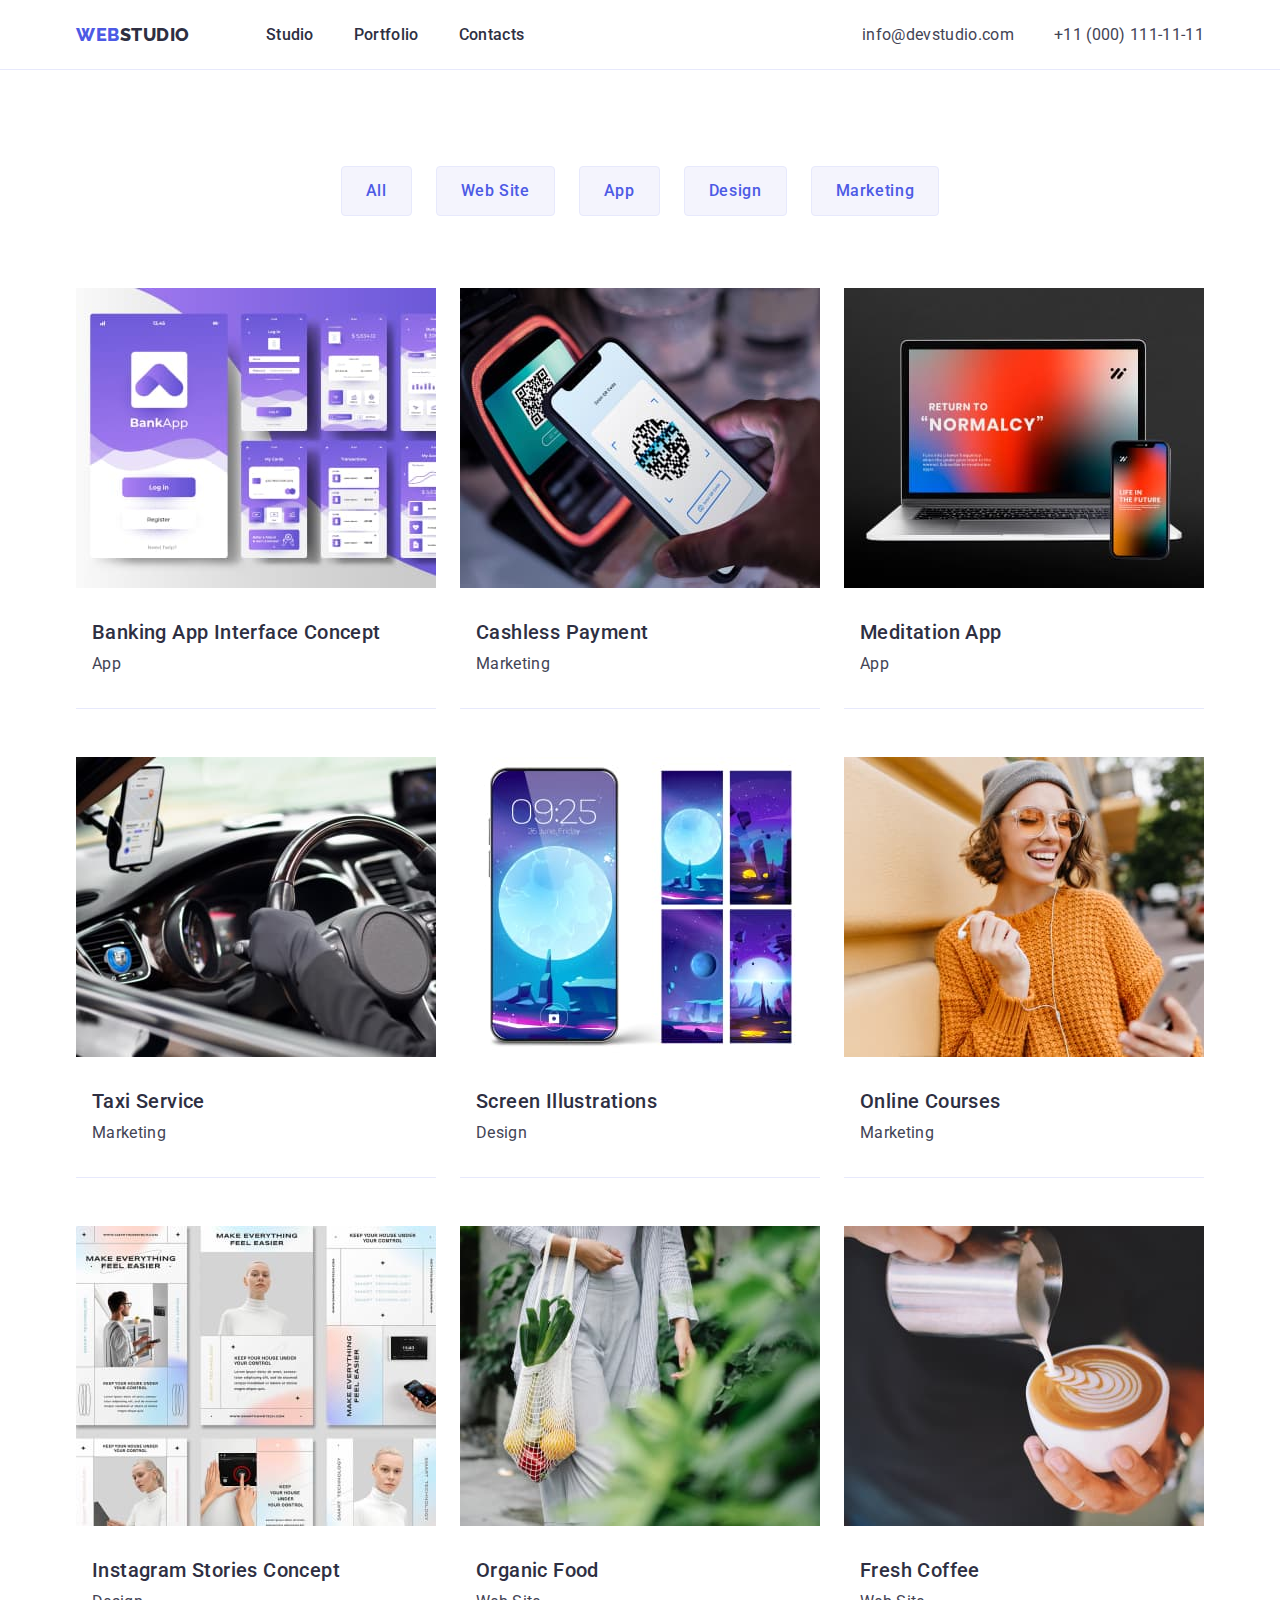
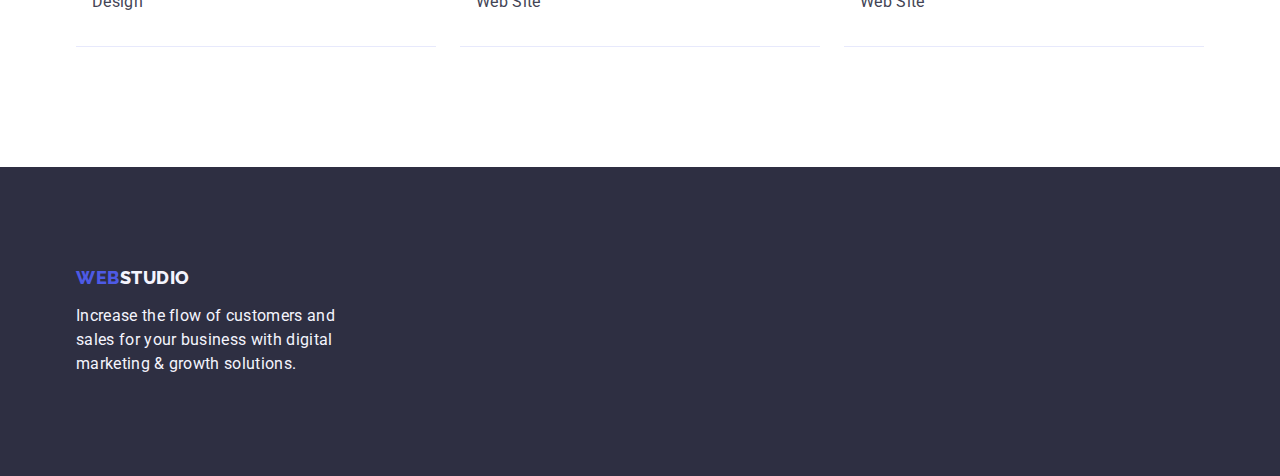
==== commit 5f030d2b: "Removed additional classes from titles with class visually-hidden" ====
--- a/portfolio.html
+++ b/portfolio.html
@@ -62,7 +62,7 @@
       <section class="filter">
         <div class="container">
           <!-- FILTERS -->
-          <h1 class="filter-title visually-hidden">Filter</h1>
+          <h1 class="visually-hidden">Filter</h1>
           <ul class="filter-list list">
             <li class="filter-item">
               <button class="filter-btn" type="button">All</button>
--- a/css/styles.css
+++ b/css/styles.css
@@ -199,6 +199,7 @@
   letter-spacing: 0.04em;
   color: var(--white);
   border: none;
+  border-radius: 4px;
   box-shadow: 0px 4px 4px 0px rgba(0, 0, 0, 0.15);
 }
 
@@ -274,9 +275,6 @@
 }
 
 .team-member {
-  display: flex;
-  flex-direction: column;
-  align-items: center;
   width: calc((100% - 72px) / 4);
 
   border-radius: 0px 0px 4px 4px;
@@ -290,12 +288,17 @@
   margin-right: 24px;
 }
 
+.team-member-data {
+  padding: 32px 0;
+}
+
 .team-member-img {
   padding-bottom: 32px;
 }
 
 .team-member-name {
-  padding-bottom: 8px;
+  text-align: center;
+  margin-bottom: 8px;
   font-size: 20px;
   font-weight: 500;
   line-height: 1.2;
@@ -304,6 +307,7 @@
 }
 
 .team-member-position {
+  text-align: center;
   padding-bottom: 32px;
   font-size: 16px;
   line-height: 1.5;
@@ -371,8 +375,6 @@
 
 .projects-item {
   width: calc((100% - 48px) / 3);
-
-  border-bottom: 1px solid var(--accent, #e7e9fc);
 }
 
 .projects-item:not(:nth-child(3n)) {
@@ -390,7 +392,9 @@
 }
 
 .projects-link-data {
+  width: 100%;
   padding: 32px 16px;
+  border-bottom: 1px solid var(--accent, #e7e9fc);
 }
 
 .projects-title {
